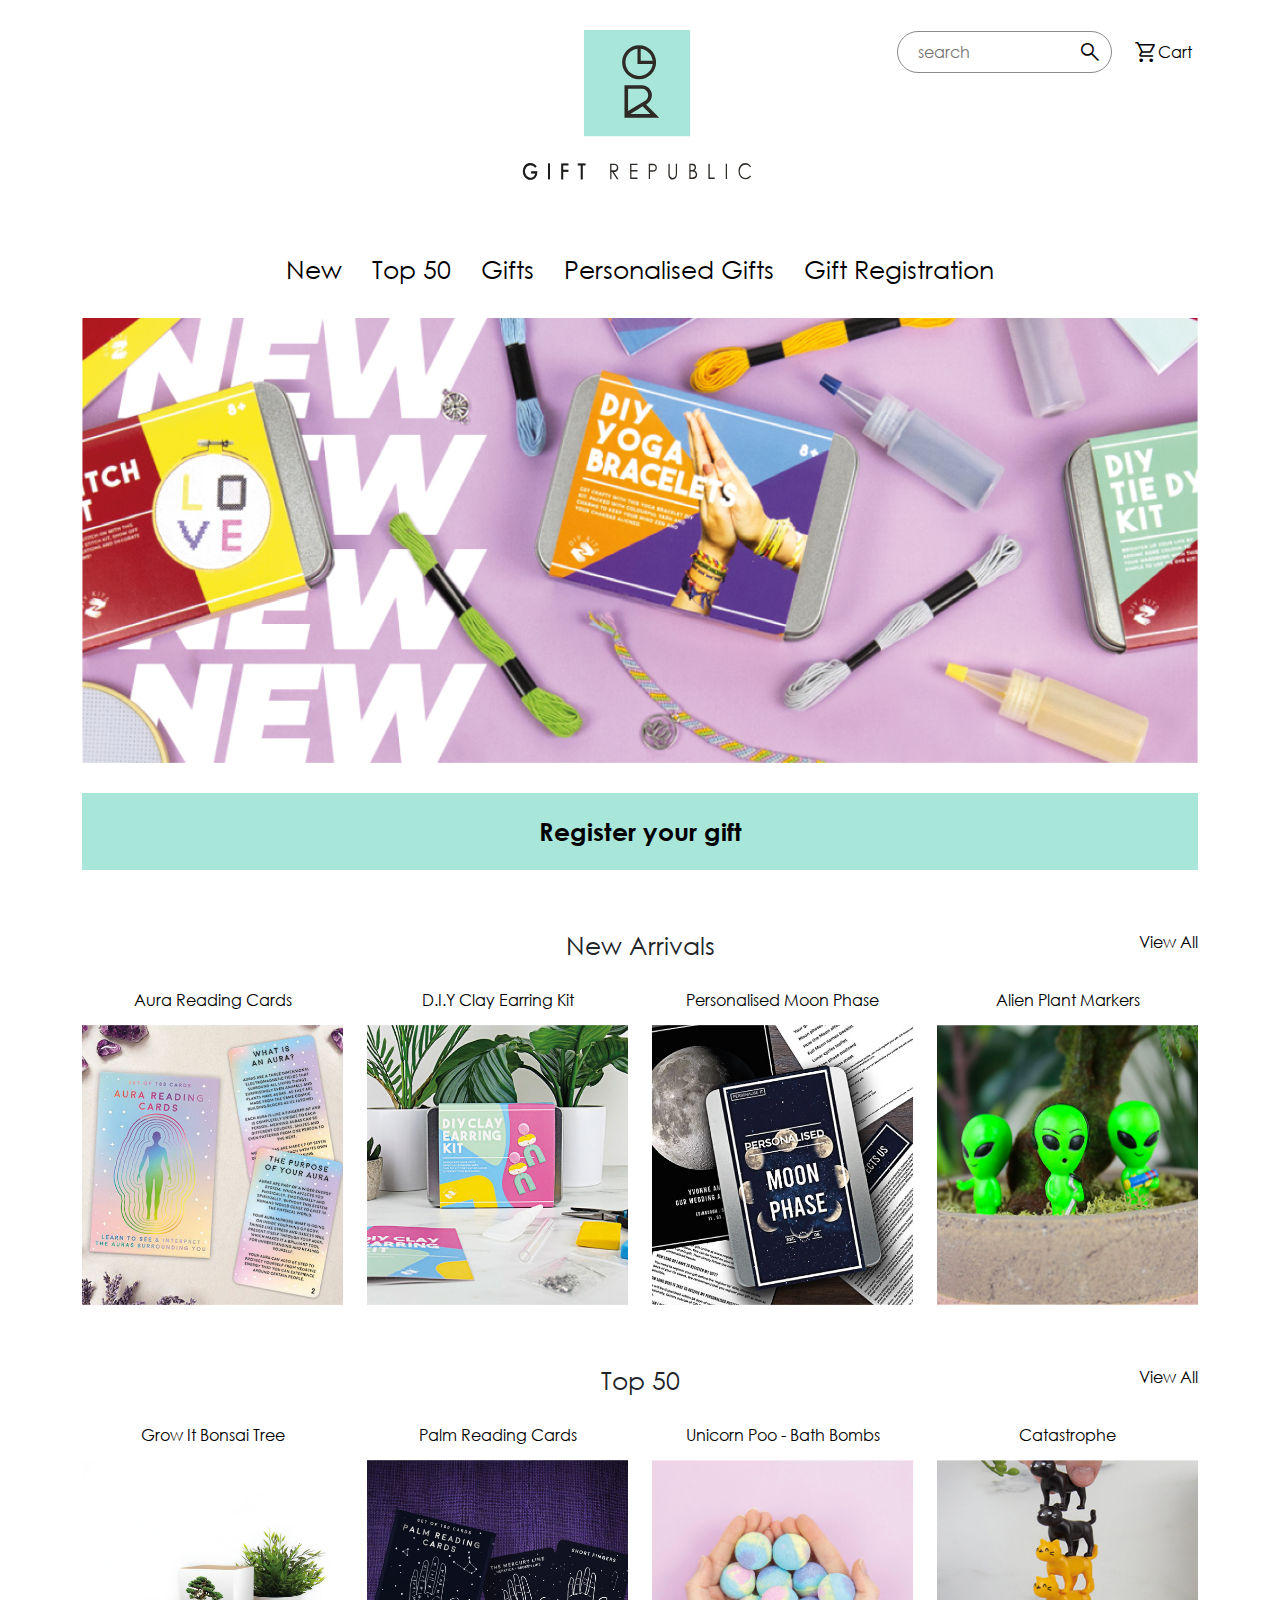
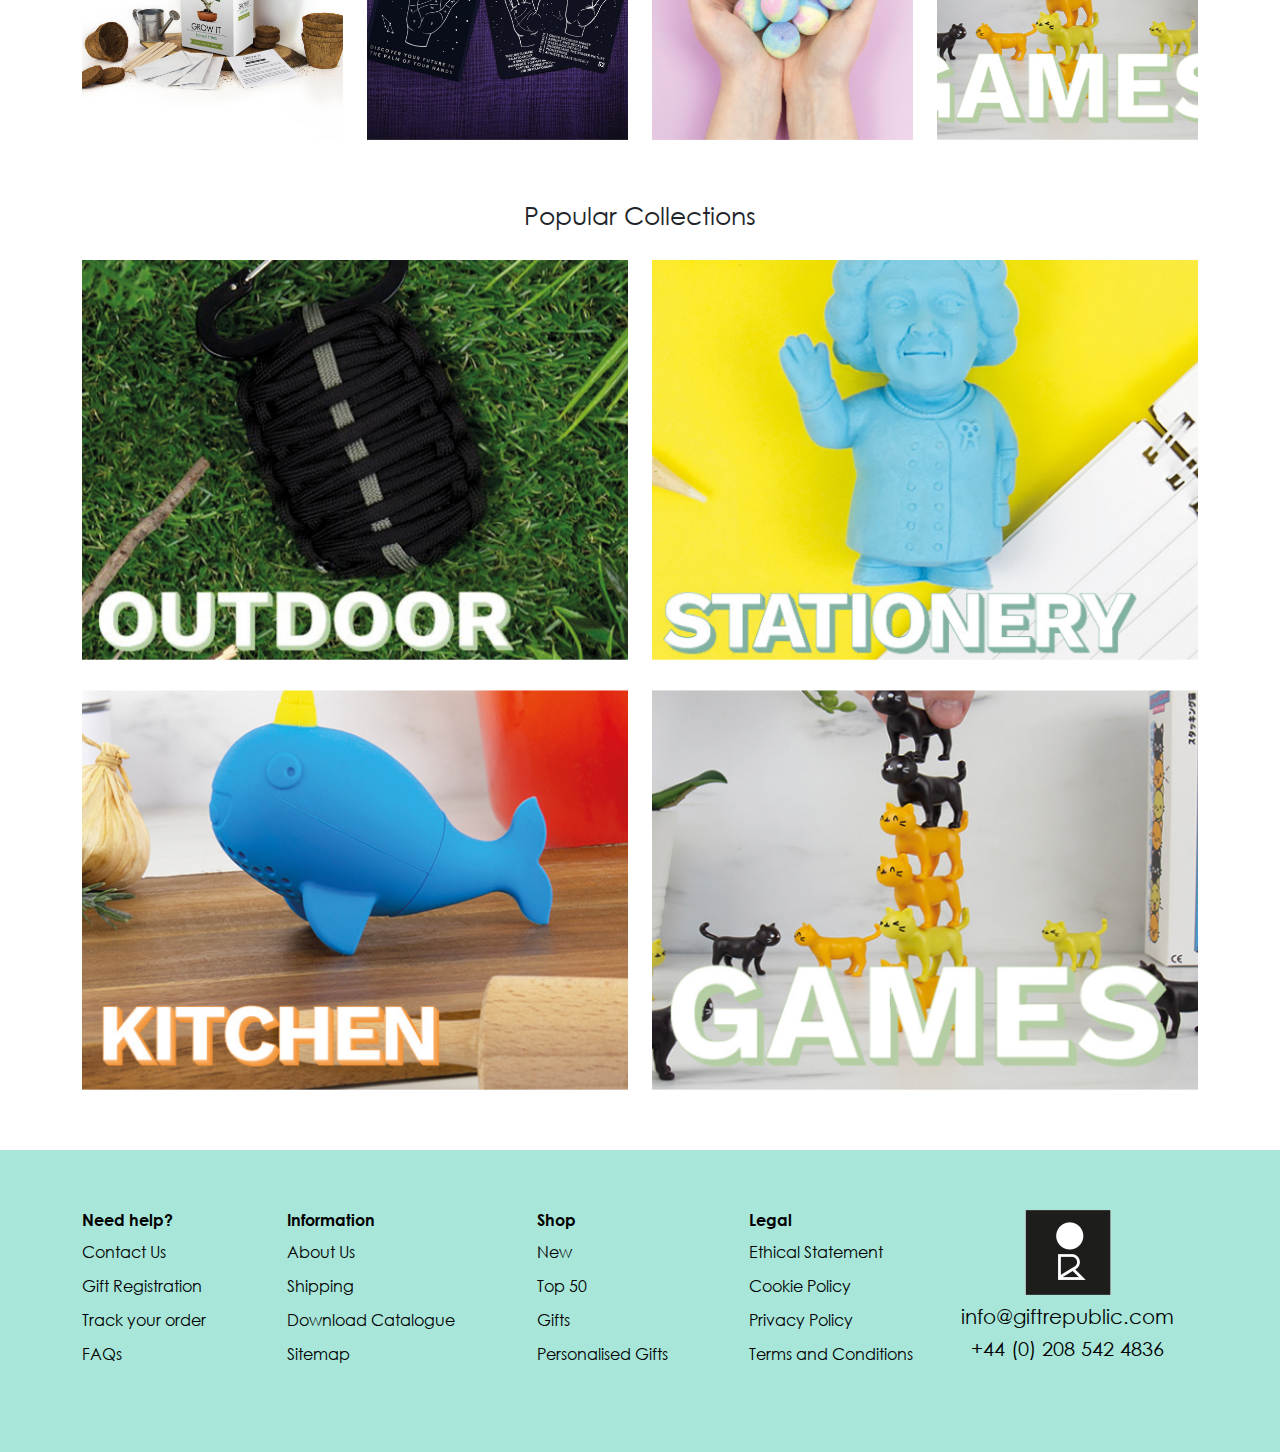
==== index.html @ ece70db5 "Add files via upload" ====
<!DOCTYPE html>
<html lang="en">

<head>
    <meta charset="UTF-8">
    <meta http-equiv="X-UA-Compatible" content="IE=edge">
    <meta name="viewport" content="width=device-width, initial-scale=1.0">
    <title>Home</title>
    <!-- bootstrap file css -->
    <link rel="stylesheet" href="src/css/bootstrap.css">
    <!-- Material link -->
    <link rel="stylesheet"
        href="https://fonts.googleapis.com/css2?family=Material+Symbols+Outlined:opsz,wght,FILL,GRAD@48,400,0,0" />
    <!-- css file -->
    <link rel="stylesheet" href="src/css/style.css">
    <!-- font file  -->
    <link rel="stylesheet" href="src/fonts/Century Gothic.ttf">
    <link rel="stylesheet" href="src/fonts/CenturyGothic.ttf">
    <link rel="icon" type="image/x-icon" href="favicon.ico?v=2">
</head>

<body>
    <!-- header start  -->
    <header class="header">
        <div class="container">
            <div class="row justify-content-end">
                <div class="col-md-4">
                    <a href="/index.html">
                        <img src="src/images/logo.svg" title="gift republic logo" alt="gift republic logo"
                            class="header__logo">
                    </a>
                </div>
                <div class="col-md-4">
                    <div class="header__buttons">
                        <button class="button header__button-item button--search">
                            <input type="text" placeholder="search" class="search-field">
                            <span class="material-symbols-outlined search-icon">
                                search
                            </span>
                        </button>
                        <button class="button header__button-item button--cart">
                            <span class="material-symbols-outlined">
                                shopping_cart
                            </span>
                            <span>Cart</span>
                        </button>
                    </div>
                </div>
            </div>
        </div>
    </header>
    <!-- header end  -->

    <main>
        <div class="container">
            <!-- nav start  -->
            <nav class="nav nav--menu">
                <ul class="nav__list">
                    <li class="nav__list-item">
                        <a href="" class="nav__list-link">New</a>
                    </li>
                    <li class="nav__list-item">
                        <a href="" class="nav__list-link">Top 50</a>
                    </li>
                    <li class="nav__list-item menu-toggle">
                        <a href="" class="nav__list-link">Gifts</a>
                        <div class="mega-menu">
                            <div class="mega-menu__wrapper">
                                <ul class="mega-menu__list">
                                    <li class="mega-menu__item">
                                        <a href="" class="mega-menu__link">
                                            <h3 class="mega-menu__title">Gifts</h3>
                                        </a>
                                    </li>
                                    <li class="mega-menu__item">
                                        <a href="" class="mega-menu__link">Gaming</a>
                                    </li>
                                    <li class="mega-menu__item">
                                        <a href="" class="mega-menu__link">Card Packs</a>
                                    </li>
                                    <li class="mega-menu__item">
                                        <a href="" class="mega-menu__link">Lifestyle</a>
                                    </li>
                                    <li class="mega-menu__item">
                                        <a href="" class="mega-menu__link">Bathroom</a>
                                    </li>
                                    <li class="mega-menu__item">
                                        <a href="" class="mega-menu__link">Kitchen</a>
                                    </li>
                                    <li class="mega-menu__item">
                                        <a href="" class="mega-menu__link">Homeware</a>
                                    </li>
                                    <li class="mega-menu__item">
                                        <a href="" class="mega-menu__link">Tech</a>
                                    </li>
                                    <li class="mega-menu__item">
                                        <a href="" class="mega-menu__link">Gift tins</a>
                                    </li>
                                    <li class="mega-menu__item">
                                        <a href="" class="mega-menu__link">Garden</a>
                                    </li>
                                </ul>
                                <ul class="mega-menu__list">
                                    <li class="mega-menu__item">
                                        <a href="" class="mega-menu__link">
                                            <h3 class="mega-menu__title">Collections</h3>
                                        </a>
                                    </li>
                                    <li class="mega-menu__item">
                                        <a href="" class="mega-menu__link">Cosmic</a>
                                    </li>
                                    <li class="mega-menu__item">
                                        <a href="" class="mega-menu__link">D.I.Y. Kits</a>
                                    </li>
                                    <li class="mega-menu__item">
                                        <a href="" class="mega-menu__link">Scratch posters</a>
                                    </li>
                                    <li class="mega-menu__item">
                                        <a href="" class="mega-menu__link">Scratch books</a>
                                    </li>
                                    <li class="mega-menu__item">
                                        <a href="" class="mega-menu__link">Llama</a>
                                    </li>
                                    <li class="mega-menu__item">
                                        <a href="" class="mega-menu__link">Lovely jubbly</a>
                                    </li>
                                    <li class="mega-menu__item">
                                        <a href="" class="mega-menu__link">Vinyl</a>
                                    </li>
                                    <li class="mega-menu__item">
                                        <a href="" class="mega-menu__link">Dress up</a>
                                    </li>
                                    <li class="mega-menu__item">
                                        <a href="" class="mega-menu__link">Beach please</a>
                                    </li>
                                    <li class="mega-menu__item">
                                        <a href="" class="mega-menu__link">Festive</a>
                                    </li>
                                </ul>
                                <ul class="mega-menu__list">
                                    <li class="mega-menu__item">
                                        <a href="" class="mega-menu__link">
                                            <h3 class="mega-menu__title">Recipient</h3>
                                        </a>
                                    </li>
                                    <li class="mega-menu__item">
                                        <a href="" class="mega-menu__link">Gifts for Kids</a>
                                    </li>
                                    <li class="mega-menu__item">
                                        <a href="" class="mega-menu__link">Gifts for Teenagers</a>
                                    </li>
                                    <li class="mega-menu__item">
                                        <a href="" class="mega-menu__link">Gifts for Her</a>
                                    </li>
                                    <li class="mega-menu__item">
                                        <a href="" class="mega-menu__link">Gifts for Him</a>
                                    </li>
                                    <li class="mega-menu__item">
                                        <a href="" class="mega-menu__link">Gifts for Mum</a>
                                    </li>
                                    <li class="mega-menu__item">
                                        <a href="" class="mega-menu__link">Gifts for Dad</a>
                                    </li>
                                    <li class="mega-menu__item">
                                        <a href="" class="mega-menu__link">Gifts for Couples</a>
                                    </li>
                                </ul>
                                <ul class="mega-menu__list">
                                    <li class="mega-menu__item">
                                        <a href="" class="mega-menu__link">
                                            <h3 class="mega-menu__title">Ocassion</h3>
                                        </a>
                                    </li>
                                    <li class="mega-menu__item">
                                        <a href="" class="mega-menu__link">Birthday gifts</a>
                                    </li>
                                    <li class="mega-menu__item">
                                        <a href="" class="mega-menu__link">Father’s day gifts</a>
                                    </li>
                                    <li class="mega-menu__item">
                                        <a href="" class="mega-menu__link">Mother’s day gifts</a>
                                    </li>
                                    <li class="mega-menu__item">
                                        <a href="" class="mega-menu__link">Valentines day gifts</a>
                                    </li>
                                    <li class="mega-menu__item">
                                        <a href="" class="mega-menu__link">Christmas gifts</a>
                                    </li>
                                </ul>
                            </div>
                        </div>
                    </li>
                    <li class="nav__list-item">
                        <a href="" class="nav__list-link">Personalised Gifts</a>
                    </li>
                    <li class="nav__list-item">
                        <a href="" class="nav__list-link">Gift Registration</a>
                    </li>
                </ul>
            </nav>
            <!-- nav end  -->
            <div class="banner">
                <img src="src/images/banner.jpg" alt="" class="img-fluid banner__image">
                <button class="button banner__button">Register your gift</button>
            </div>
            <!-- new arrivals section  -->
            <section class="section">
                <div class="row justify-content-end">
                    <div class="col-4">
                        <h2 class="section__title">New Arrivals</h2>
                    </div>
                    <div class="col-4">
                        <div class="d-flex justify-content-end">
                            <a href="">View All</a>
                        </div>
                    </div>
                </div>
                <div class="row">
                    <div class="col-md-3 col-6">
                        <div class="card">
                            <a href="" class="card__image-link">
                                <h3 class="card__title">Aura Reading Cards</h3>
                                <img src="src/images/card.jpg" alt="" class="card__image">
                            </a>
                        </div>
                    </div>
                    <div class="col-md-3 col-6">
                        <div class="card">
                            <a href="" class="card__image-link">
                                <h3 class="card__title">D.I.Y Clay Earring Kit</h3>
                                <img src="src/images/card-2.jpg" alt="" class="card__image">
                            </a>
                        </div>
                    </div>
                    <div class="col-md-3 col-6">
                        <div class="card">
                            <a href="" class="card__image-link">
                                <h3 class="card__title">Personalised Moon Phase</h3>
                                <img src="src/images/card-3.jpg" alt="" class="card__image">
                            </a>
                        </div>
                    </div>
                    <div class="col-md-3 col-6">
                        <div class="card">
                            <a href="" class="card__image-link">
                                <h3 class="card__title">Alien Plant Markers</h3>
                                <img src="src/images/card-4.jpg" alt="" class="card__image">
                            </a>
                        </div>
                    </div>
                </div>
            </section>
            <!-- top 50 section  -->
            <section class="section">
                <div class="row justify-content-end">
                    <div class="col-4">
                        <h2 class="section__title">Top 50</h2>
                    </div>
                    <div class="col-4">
                        <div class="d-flex justify-content-end">
                            <a href="">View All</a>
                        </div>
                    </div>
                </div>
                <div class="row">
                    <div class="col-md-3 col-6">
                        <div class="card">
                            <a href="" class="card__image-link">
                                <h3 class="card__title">Grow It Bonsai Tree</h3>
                                <img src="src/images/card-5.jpg" alt="" class="card__image">
                            </a>
                        </div>
                    </div>
                    <div class="col-md-3 col-6">
                        <div class="card">
                            <a href="" class="card__image-link">
                                <h3 class="card__title">Palm Reading Cards</h3>
                                <img src="src/images/card-6.jpg" alt="" class="card__image">
                            </a>
                        </div>
                    </div>
                    <div class="col-md-3 col-6">
                        <div class="card">
                            <a href="" class="card__image-link">
                                <h3 class="card__title">Unicorn Poo - Bath Bombs</h3>
                                <img src="src/images/card-7.jpg" alt="" class="card__image">
                            </a>
                        </div>
                    </div>
                    <div class="col-md-3 col-6">
                        <div class="card">
                            <a href="" class="card__image-link">
                                <h3 class="card__title">Catastrophe</h3>
                                <img src="src/images/card-8.jpg" alt="" class="card__image">
                            </a>
                        </div>
                    </div>
                </div>
            </section>
            <!-- popular collections section  -->
            <section class="section">
                <h2 class="section__title">Popular Collections</h2>
                <div class="row">
                    <div class="col-6 mb-30">
                        <div class="card card--lg">
                            <a href="" class="card__image-link">
                                <img src="src/images/card-9.jpg" alt="" class="card__image">
                            </a>
                        </div>
                    </div>
                    <div class="col-6 mb-30">
                        <div class="card card--lg">
                            <a href="" class="card__image-link">
                                <img src="src/images/card-10.jpg" alt="" class="card__image">
                            </a>
                        </div>
                    </div>
                    <div class="col-6">
                        <div class="card card--lg">
                            <a href="" class="card__image-link">
                                <img src="src/images/card-11.jpg" alt="" class="card__image">
                            </a>
                        </div>
                    </div>
                    <div class="col-6">
                        <div class="card card--lg">
                            <a href="" class="card__image-link">
                                <img src="src/images/card-8.jpg" alt="" class="card__image">
                            </a>
                        </div>
                    </div>
                </div>
            </section>
        </div>
    </main>

    <!-- footer start -->
    <footer class="footer">
        <div class="container">
            <div class="row">
                <div class="col-md-9 col-12 footer__links">
                    <ul class="footer__list">
                        <li class="footer__item">
                            <a href="" class="footer__link">
                                <h3 class="footer__title">Need help?</h3>
                            </a>
                        </li>
                        <li class="footer__item">
                            <a href="" class="footer__link">Contact Us</a>
                        </li>
                        <li class="footer__item">
                            <a href="" class="footer__link">Gift Registration</a>
                        </li>
                        <li class="footer__item">
                            <a href="" class="footer__link">Track your order</a>
                        </li>
                        <li class="footer__item">
                            <a href="" class="footer__link">FAQs</a>
                        </li>
                    </ul>
                    <ul class="footer__list">
                        <li class="footer__item">
                            <a href="" class="footer__link">
                                <h3 class="footer__title">Information</h3>
                            </a>
                        </li>
                        <li class="footer__item">
                            <a href="" class="footer__link">About Us</a>
                        </li>
                        <li class="footer__item">
                            <a href="" class="footer__link">Shipping</a>
                        </li>
                        <li class="footer__item">
                            <a href="" class="footer__link">Download Catalogue</a>
                        </li>
                        <li class="footer__item">
                            <a href="" class="footer__link">Sitemap</a>
                        </li>
                    </ul>
                    <ul class="footer__list">
                        <li class="footer__item">
                            <a href="" class="footer__link">
                                <h3 class="footer__title">Shop</h3>
                            </a>
                        </li>
                        <li class="footer__item">
                            <a href="" class="footer__link">New</a>
                        </li>
                        <li class="footer__item">
                            <a href="" class="footer__link">Top 50</a>
                        </li>
                        <li class="footer__item">
                            <a href="" class="footer__link">Gifts</a>
                        </li>
                        <li class="footer__item">
                            <a href="" class="footer__link">Personalised Gifts</a>
                        </li>
                    </ul>
                    <ul class="footer__list">
                        <li class="footer__item">
                            <a href="" class="footer__link">
                                <h3 class="footer__title">Legal</h3>
                            </a>
                        </li>
                        <li class="footer__item">
                            <a href="" class="footer__link">Ethical Statement</a>
                        </li>
                        <li class="footer__item">
                            <a href="" class="footer__link">Cookie Policy</a>
                        </li>
                        <li class="footer__item">
                            <a href="" class="footer__link">Privacy Policy</a>
                        </li>
                        <li class="footer__item">
                            <a href="" class="footer__link">Terms and Conditions</a>
                        </li>
                    </ul>
                </div>
                <div class="col-md-3 col-12">
                    <div class="text-center">
                        <a href="index.html">
                            <img src="src/images/footer-logo.jpg" title="gift republic logo" alt="gift republic logo"
                                class="footer__logo">
                        </a>
                        <h3 class="footer__info">
                            <a href="mailto:info@giftrepublic.com">info@giftrepublic.com</a>
                        </h3>
                        <h3 class="footer__info">
                            <a href="tel:4402085424836">+44 (0) 208 542 4836</a>
                        </h3>
                    </div>
                </div>
            </div>
        </div>
    </footer>
    <!-- footer end  -->
</body>

</html>
---- src/css/style.css ----
:root {
    --color-primary: #a7e6d9;
    --color-primary-darken: #6d9e94;
}

@font-face {
    font-family: 'Gothic-regular';
    src: url('/src/fonts/Century\ Gothic.ttf');
    font-weight: normal;
}

@font-face {
    font-family: 'Gothic-regular';
    src: url('/src/fonts/GOTHICB0.TTF');
    font-weight: bold;
}

body {
    font-family: 'Gothic-regular';
}

a {
    text-decoration: none;
    color: #000;
}

button:hover {
    opacity: .8;
}

a:hover {
    color: var(--color-primary-darken);
}

.header {
    margin: 30px 0 60px 0;
}

.header__logo {
    width: 350px;
    height: 150px;
}

.header__buttons {
    display: flex;
    justify-content: end;
}

.header__button-item+.header__button-item {
    margin-left: 10px;
}

button {
    background: transparent;
    border: none;
}

.button--search {
    position: relative;
}

.search-field {
    background: none;
    border: 1px solid #8b8b8b;
    color: #000;
    border-radius: 30px;
    padding: 8px 20px;
    width: 100%;
    outline: none;
}

.material-symbols-outlined {
    font-variation-settings:
        'FILL' 0,
        'wght' 400,
        'GRAD' 0,
        'opsz' 48
}

.search-icon {
    position: absolute;
    top: 0;
    bottom: 0;
    right: 16px;
    height: 25px;
    margin: auto;
}

.button--cart {
    display: flex;
    align-items: center;
}

.button--cart:hover {
    color: var(--color-primary-darken);
}

.nav__list {
    display: flex;
    justify-content: center;
    padding: 0;
    list-style: none;
    margin: 0;
    position: relative;
    width: 100%;
}

.nav__list-item {
    padding: 10px 15px 30px;
}

.nav__list-link {
    text-decoration: none;
    color: #000;
    font-size: 25px;
}

.nav--menu {
    display: flex;
    justify-content: center;
}

.img-fluid {
    width: 100%;
    height: 100%;
}

.banner {
    margin-bottom: 60px;
}

.banner__button {
    width: 100%;
    padding: 20px;
    font-size: 25px;
    background-color: var(--color-primary);
    margin-top: 30px;
    font-weight: bold;
}

.banner__image {
    height: 445px;
}

.section {
    margin-bottom: 60px;
}

.section__header {
    display: flex;
    justify-content: center;
}

.section__title {
    font-size: 25px;
    text-align: center;
    margin-bottom: 30px;
}

.card {
    border: none;
    text-align: center;
}

.card__title {
    font-size: 16px;
    margin-bottom: 16px;
}

.card__image {
    width: 100%;
    height: 280px;
    object-fit: cover;
}

.card__image-link:hover {
    opacity: .8;
}

.card__image-link:hover .card__title {
    color: #000;
}

.card--lg .card__image {
    height: 400px;
}

.mb-30 {
    margin-bottom: 30px;
}

.footer {
    background-color: var(--color-primary);
    padding: 60px 0;
}

.footer__links {
    display: flex;
    justify-content: space-between;
}

.footer__list {
    padding: 0;
    list-style: none;
}

.footer__title {
    font-size: 16px;
    font-weight: bold;
}

.footer__link {
    display: block;
    margin-bottom: 10px;
}

.footer__link:hover {
    color: #000;
}

.footer__logo {
    margin-bottom: 10px;
}

.footer__info {
    font-size: 20px;
    font-weight: normal;
}

.footer__info a:hover {
    color: #000;
}

.menu-toggle {
    position: static;
}

.menu-toggle:hover {
    background-color: var(--color-primary);
}

.mega-menu {
    opacity: 0;
    visibility: hidden;
    position: absolute;
    background-color: var(--color-primary);
    padding: 30px 60px;
    transition: visibility 0s, opacity 0.2s linear;
    width: 100%;
    left: 0;
    right: 0;
    padding-top: 30px;
}

.mega-menu__list {
    padding: 0;
    list-style: none;
}

.menu-toggle:hover .mega-menu {
    opacity: 1;
    visibility: visible;
}

.mega-menu__title {
    font-size: 18px;
}

.mega-menu__wrapper {
    display: flex;
    justify-content: space-between;
    width: 100%;
}

.mega-menu__title {
    font-weight: bold;
}

.mega-menu__item {
    margin-bottom: 10px;
}
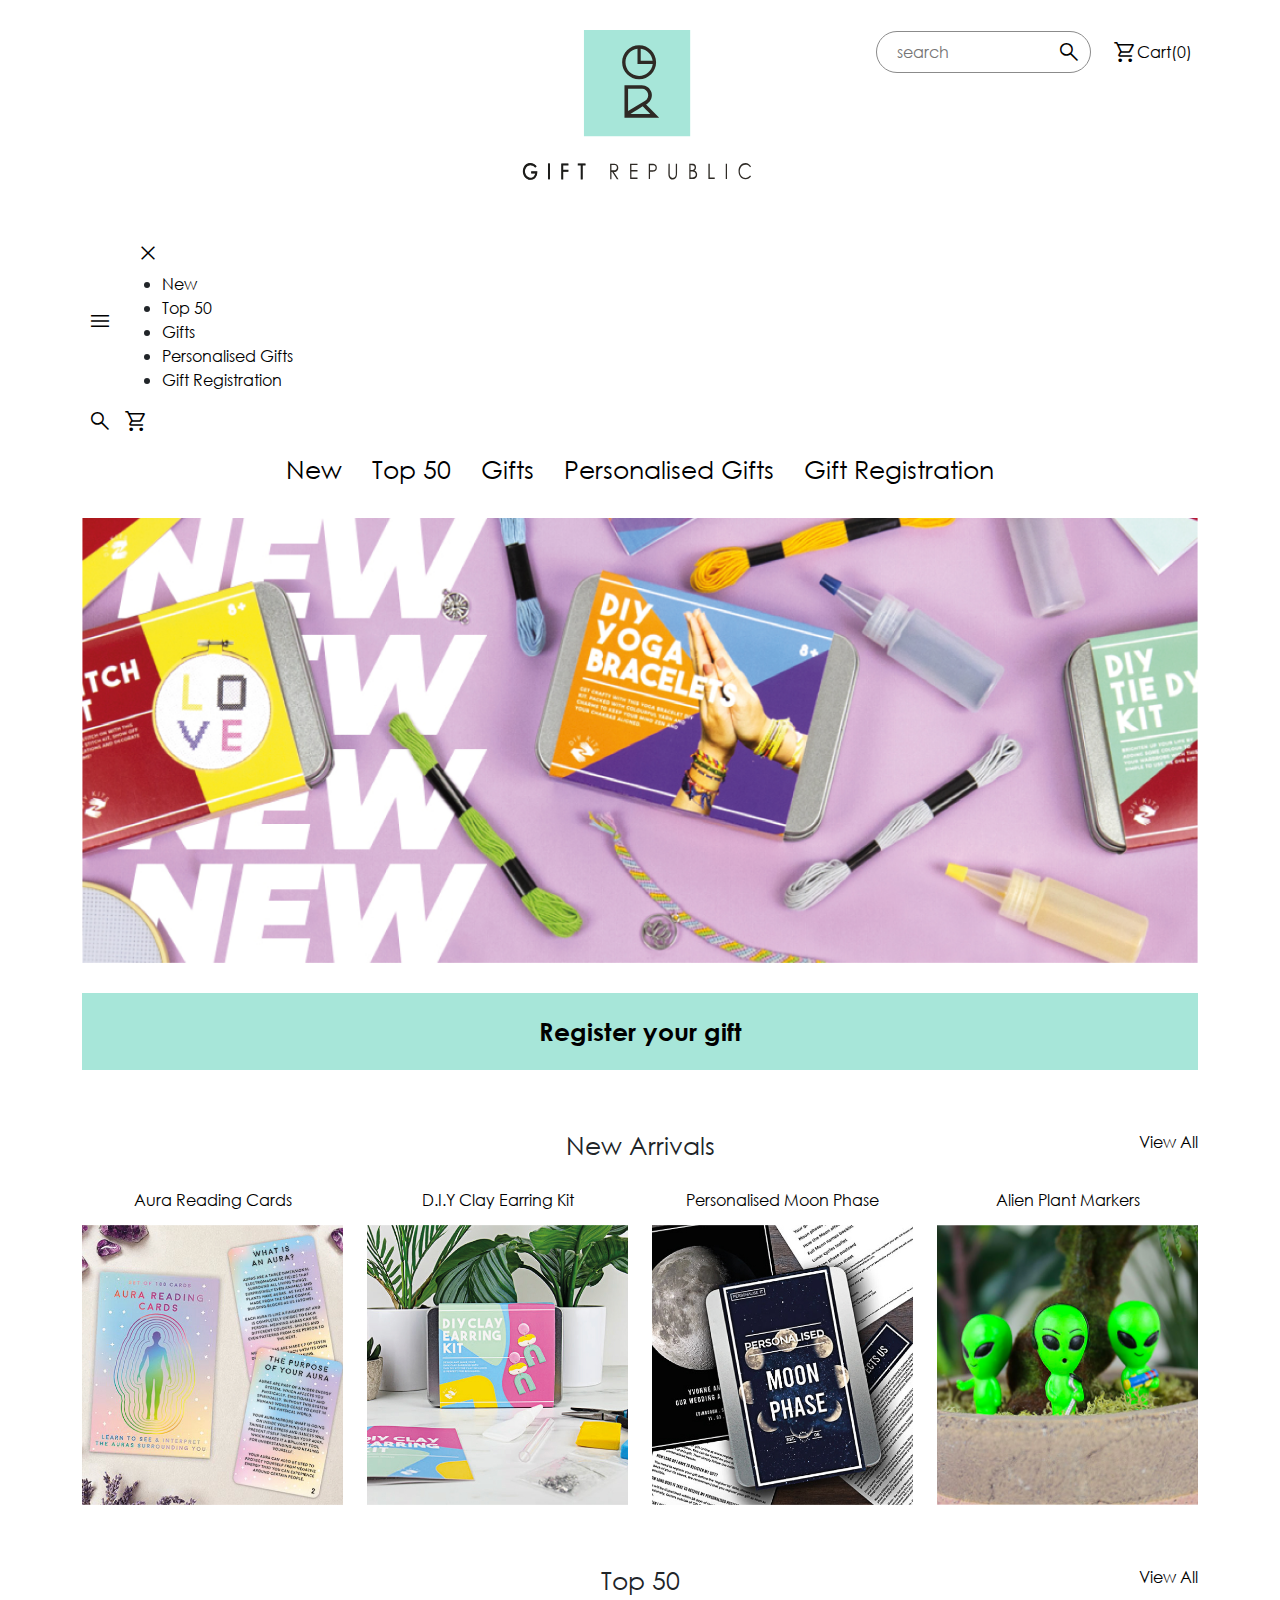
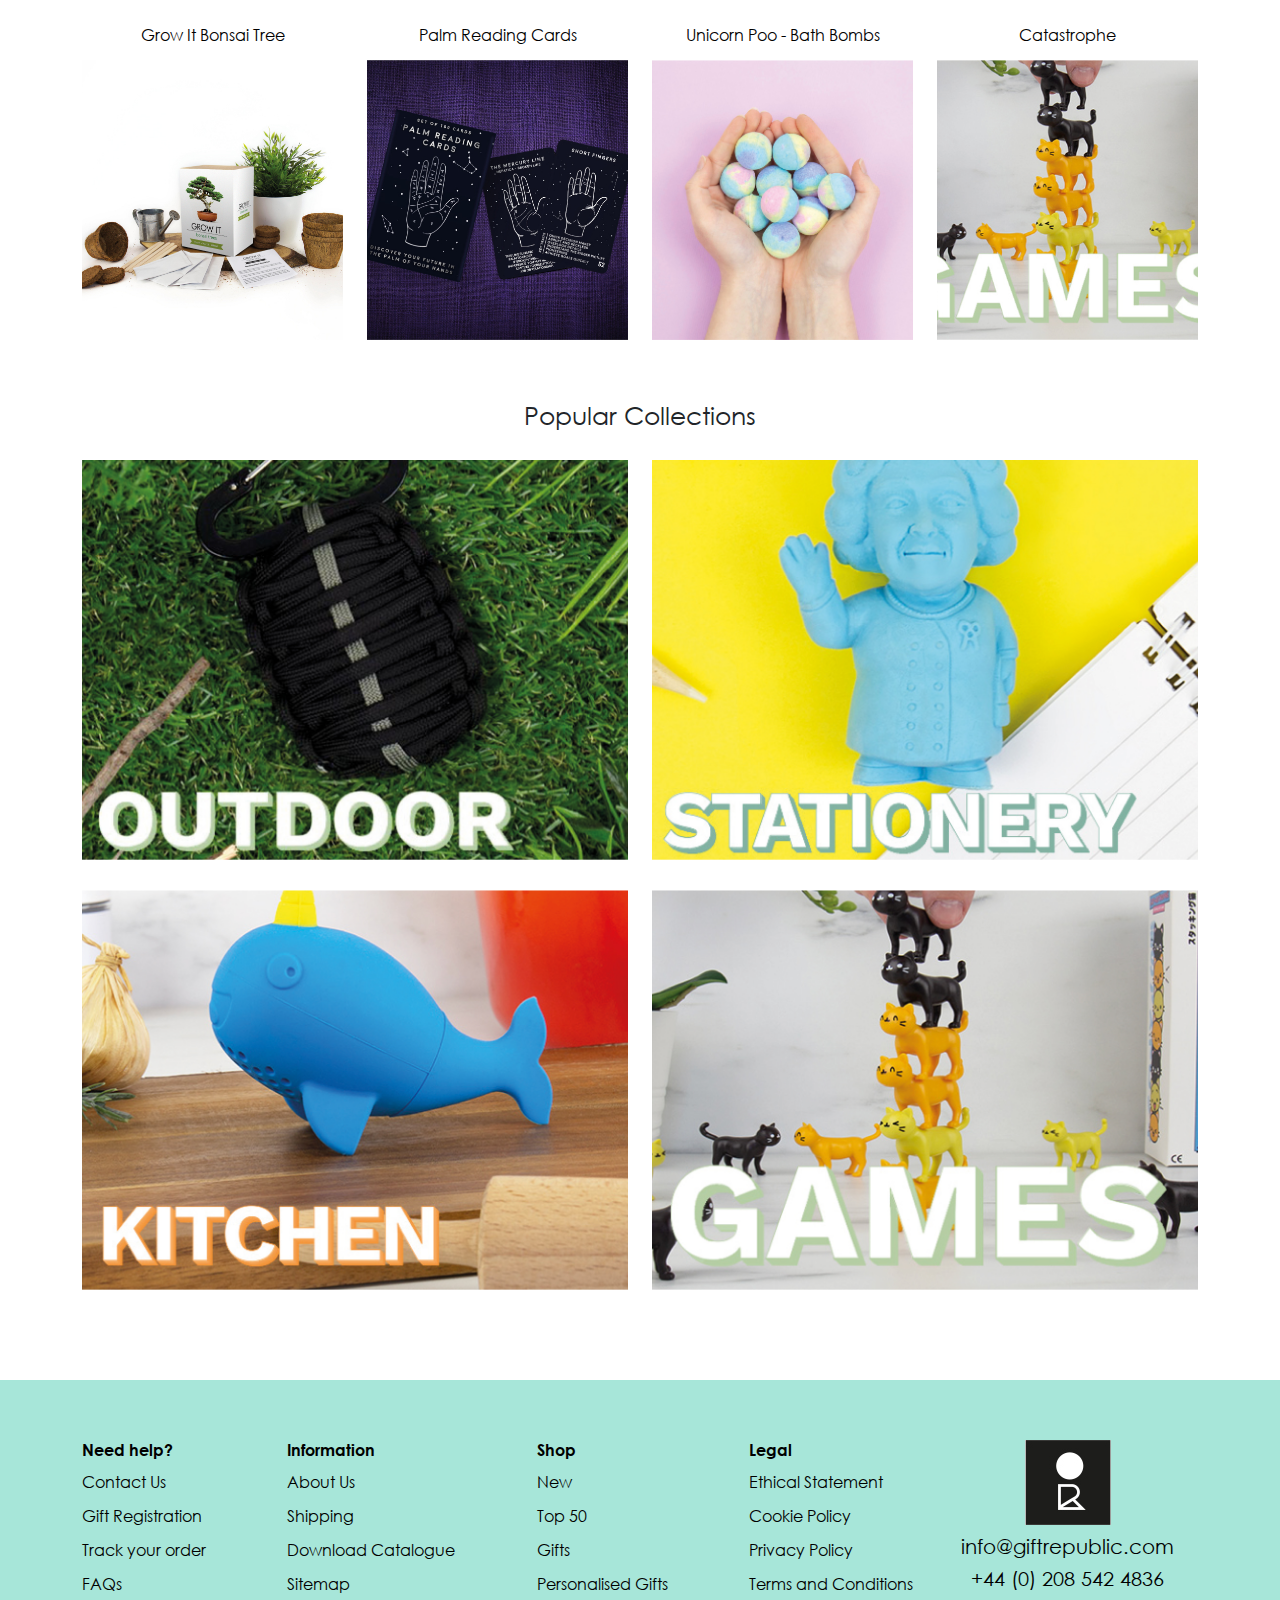
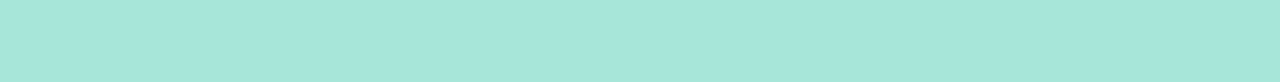
==== commit ae5f80a8: "Add files via upload" ====
--- a/index.html
+++ b/index.html
@@ -17,6 +17,7 @@
     <link rel="stylesheet" href="src/fonts/Century Gothic.ttf">
     <link rel="stylesheet" href="src/fonts/CenturyGothic.ttf">
     <link rel="icon" type="image/x-icon" href="favicon.ico?v=2">
+    <script src="https://ajax.googleapis.com/ajax/libs/jquery/3.6.0/jquery.min.js"></script>
 </head>
 
 <body>
@@ -43,6 +44,7 @@
                                 shopping_cart
                             </span>
                             <span>Cart</span>
+                            <span>(0)</span>
                         </button>
                     </div>
                 </div>
@@ -50,7 +52,50 @@
         </div>
     </header>
     <!-- header end  -->
-
+    <div class="container">
+        <header class="header-mobile">
+            <div class="d-flex">
+                <button class="button button--menu toggle-menu">
+                    <span class="material-symbols-outlined">menu</span>
+                </button>
+                <div class="mobile-menu">
+                    <div class="container">
+                        <button class="button button--menu toggle-menu">
+                            <span class="material-symbols-outlined">close</span>
+                        </button>
+                        <div>
+                            <ul class="nav-mobile">
+                                <li class="nav-mobile__item">
+                                    <a href="" class="nav-mobile__link">New</a>
+                                </li>
+                                <li class="nav-mobile__item">
+                                    <a href="" class="nav-mobile__link">Top 50</a>
+                                </li>
+                                <li class="nav-mobile__item">
+                                    <a href="" class="nav-mobile__link">Gifts</a>
+                                </li>
+                                <li class="nav-mobile__item">
+                                    <a href="" class="nav-mobile__link">Personalised Gifts</a>
+                                </li>
+                                <li class="nav-mobile__item">
+                                    <a href="" class="nav-mobile__link">Gift Registration</a>
+                                </li>
+                            </ul>
+                        </div>
+                    </div>
+                </div>
+                <img src="src/images/GR-text-logo.svg" alt="" class="header-mobile__logo">
+            </div>
+            <div class="d-flex">
+                <button class="button button--menu">
+                    <span class="material-symbols-outlined">search</span>
+                </button>
+                <button class="button button--menu">
+                    <span class="material-symbols-outlined">shopping_cart</span>
+                </button>
+            </div>
+        </header>
+    </div>
     <main>
         <div class="container">
             <!-- nav start  -->
@@ -206,17 +251,17 @@
             <!-- new arrivals section  -->
             <section class="section">
                 <div class="row justify-content-end">
-                    <div class="col-4">
+                    <div class="col-md-4 col-6">
                         <h2 class="section__title">New Arrivals</h2>
                     </div>
-                    <div class="col-4">
+                    <div class="col-md-4 col-6">
                         <div class="d-flex justify-content-end">
                             <a href="">View All</a>
                         </div>
                     </div>
                 </div>
                 <div class="row">
-                    <div class="col-md-3 col-6">
+                    <div class="col-md-3 col-12">
                         <div class="card">
                             <a href="" class="card__image-link">
                                 <h3 class="card__title">Aura Reading Cards</h3>
@@ -224,7 +269,7 @@
                             </a>
                         </div>
                     </div>
-                    <div class="col-md-3 col-6">
+                    <div class="col-md-3 col-12">
                         <div class="card">
                             <a href="" class="card__image-link">
                                 <h3 class="card__title">D.I.Y Clay Earring Kit</h3>
@@ -232,7 +277,7 @@
                             </a>
                         </div>
                     </div>
-                    <div class="col-md-3 col-6">
+                    <div class="col-md-3 col-12">
                         <div class="card">
                             <a href="" class="card__image-link">
                                 <h3 class="card__title">Personalised Moon Phase</h3>
@@ -240,7 +285,7 @@
                             </a>
                         </div>
                     </div>
-                    <div class="col-md-3 col-6">
+                    <div class="col-md-3 col-12">
                         <div class="card">
                             <a href="" class="card__image-link">
                                 <h3 class="card__title">Alien Plant Markers</h3>
@@ -253,17 +298,17 @@
             <!-- top 50 section  -->
             <section class="section">
                 <div class="row justify-content-end">
-                    <div class="col-4">
+                    <div class="col-md-4 col-6">
                         <h2 class="section__title">Top 50</h2>
                     </div>
-                    <div class="col-4">
+                    <div class="col-md-4 col-6">
                         <div class="d-flex justify-content-end">
                             <a href="">View All</a>
                         </div>
                     </div>
                 </div>
                 <div class="row">
-                    <div class="col-md-3 col-6">
+                    <div class="col-md-3 col-12">
                         <div class="card">
                             <a href="" class="card__image-link">
                                 <h3 class="card__title">Grow It Bonsai Tree</h3>
@@ -271,7 +316,7 @@
                             </a>
                         </div>
                     </div>
-                    <div class="col-md-3 col-6">
+                    <div class="col-md-3 col-12">
                         <div class="card">
                             <a href="" class="card__image-link">
                                 <h3 class="card__title">Palm Reading Cards</h3>
@@ -279,7 +324,7 @@
                             </a>
                         </div>
                     </div>
-                    <div class="col-md-3 col-6">
+                    <div class="col-md-3 col-12">
                         <div class="card">
                             <a href="" class="card__image-link">
                                 <h3 class="card__title">Unicorn Poo - Bath Bombs</h3>
@@ -287,7 +332,7 @@
                             </a>
                         </div>
                     </div>
-                    <div class="col-md-3 col-6">
+                    <div class="col-md-3 col-12">
                         <div class="card">
                             <a href="" class="card__image-link">
                                 <h3 class="card__title">Catastrophe</h3>
@@ -301,28 +346,28 @@
             <section class="section">
                 <h2 class="section__title">Popular Collections</h2>
                 <div class="row">
-                    <div class="col-6 mb-30">
+                    <div class="col-md-6 col-12 mb-30">
                         <div class="card card--lg">
                             <a href="" class="card__image-link">
                                 <img src="src/images/card-9.jpg" alt="" class="card__image">
                             </a>
                         </div>
                     </div>
-                    <div class="col-6 mb-30">
+                    <div class="col-md-6 col-12 mb-30">
                         <div class="card card--lg">
                             <a href="" class="card__image-link">
                                 <img src="src/images/card-10.jpg" alt="" class="card__image">
                             </a>
                         </div>
                     </div>
-                    <div class="col-6">
+                    <div class="col-md-6 col-12 mb-30">
                         <div class="card card--lg">
                             <a href="" class="card__image-link">
                                 <img src="src/images/card-11.jpg" alt="" class="card__image">
                             </a>
                         </div>
                     </div>
-                    <div class="col-6">
+                    <div class="col-md-6 col-12">
                         <div class="card card--lg">
                             <a href="" class="card__image-link">
                                 <img src="src/images/card-8.jpg" alt="" class="card__image">
@@ -417,7 +462,7 @@
                     </ul>
                 </div>
                 <div class="col-md-3 col-12">
-                    <div class="text-center">
+                    <div class="text-center footer__end">
                         <a href="index.html">
                             <img src="src/images/footer-logo.jpg" title="gift republic logo" alt="gift republic logo"
                                 class="footer__logo">
@@ -434,6 +479,7 @@
         </div>
     </footer>
     <!-- footer end  -->
+    <script src="src/scripts/scripts.js"></script>
 </body>
 
 </html>